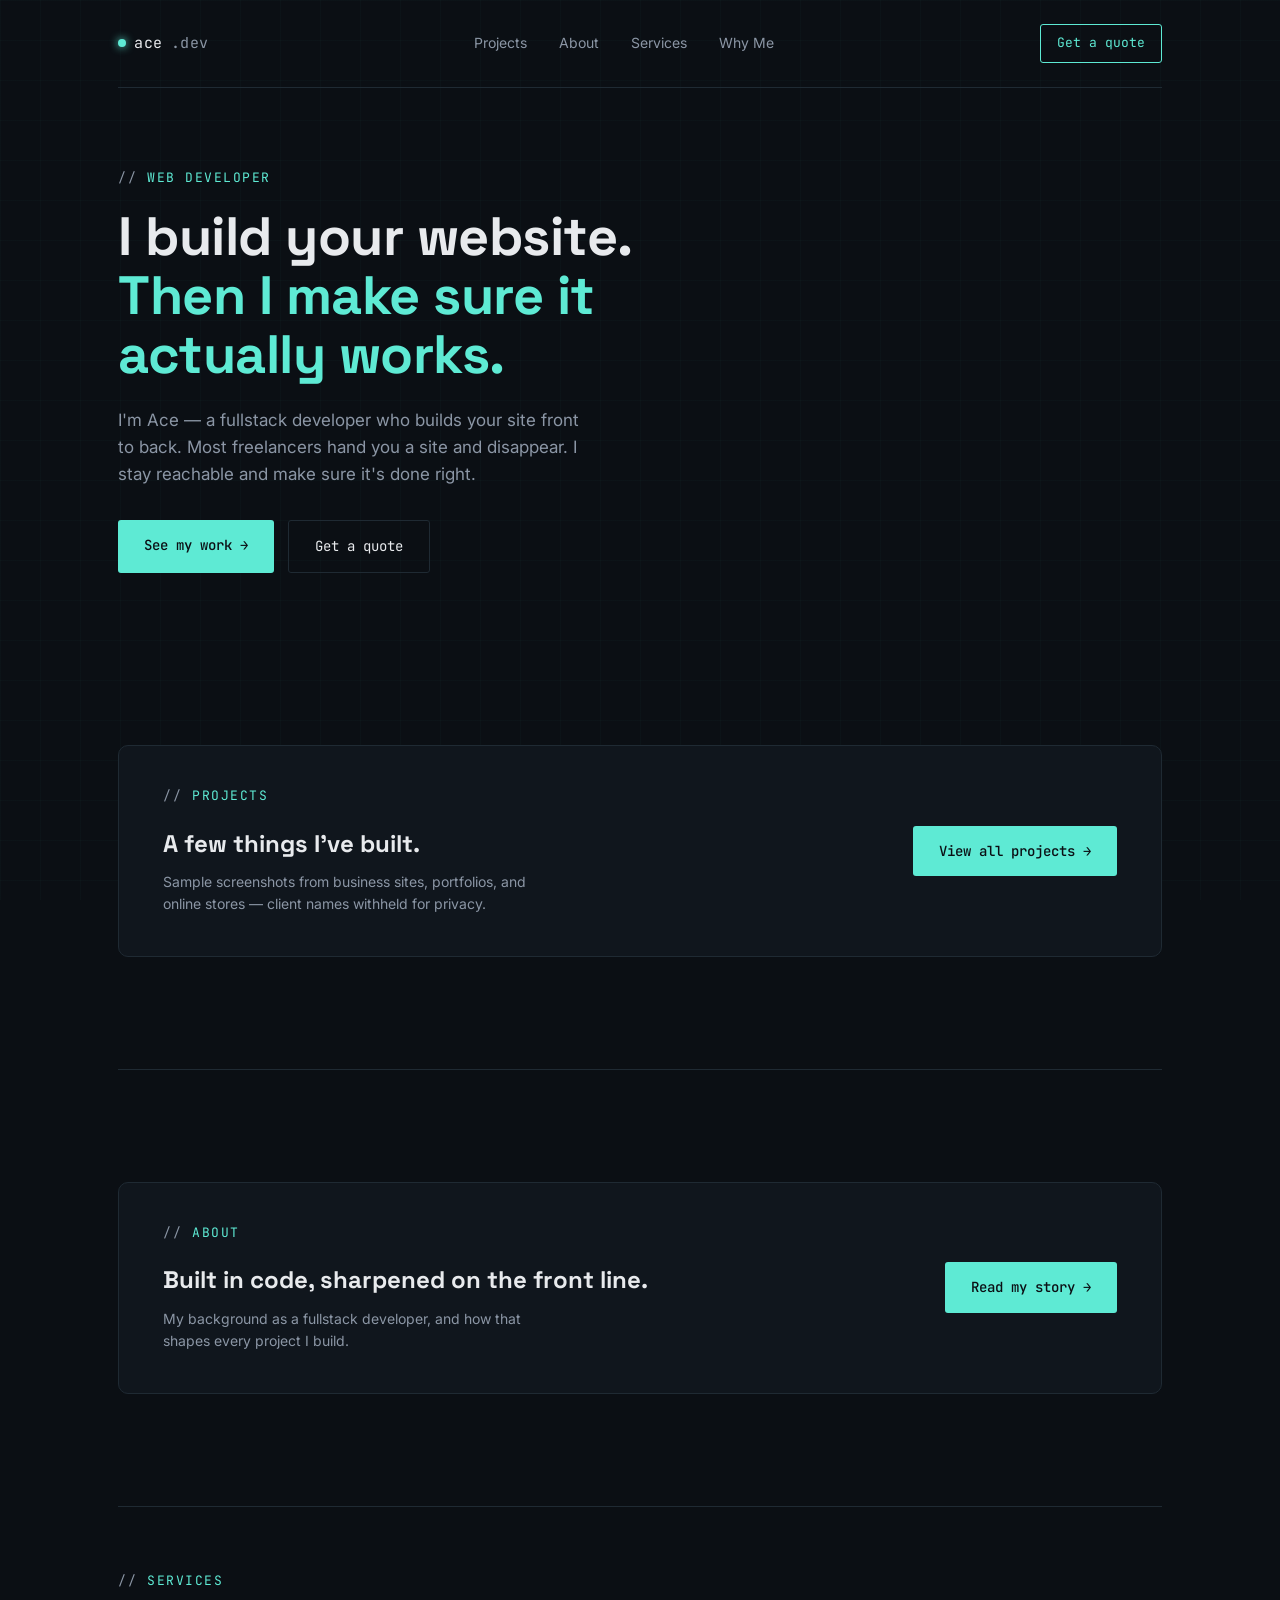
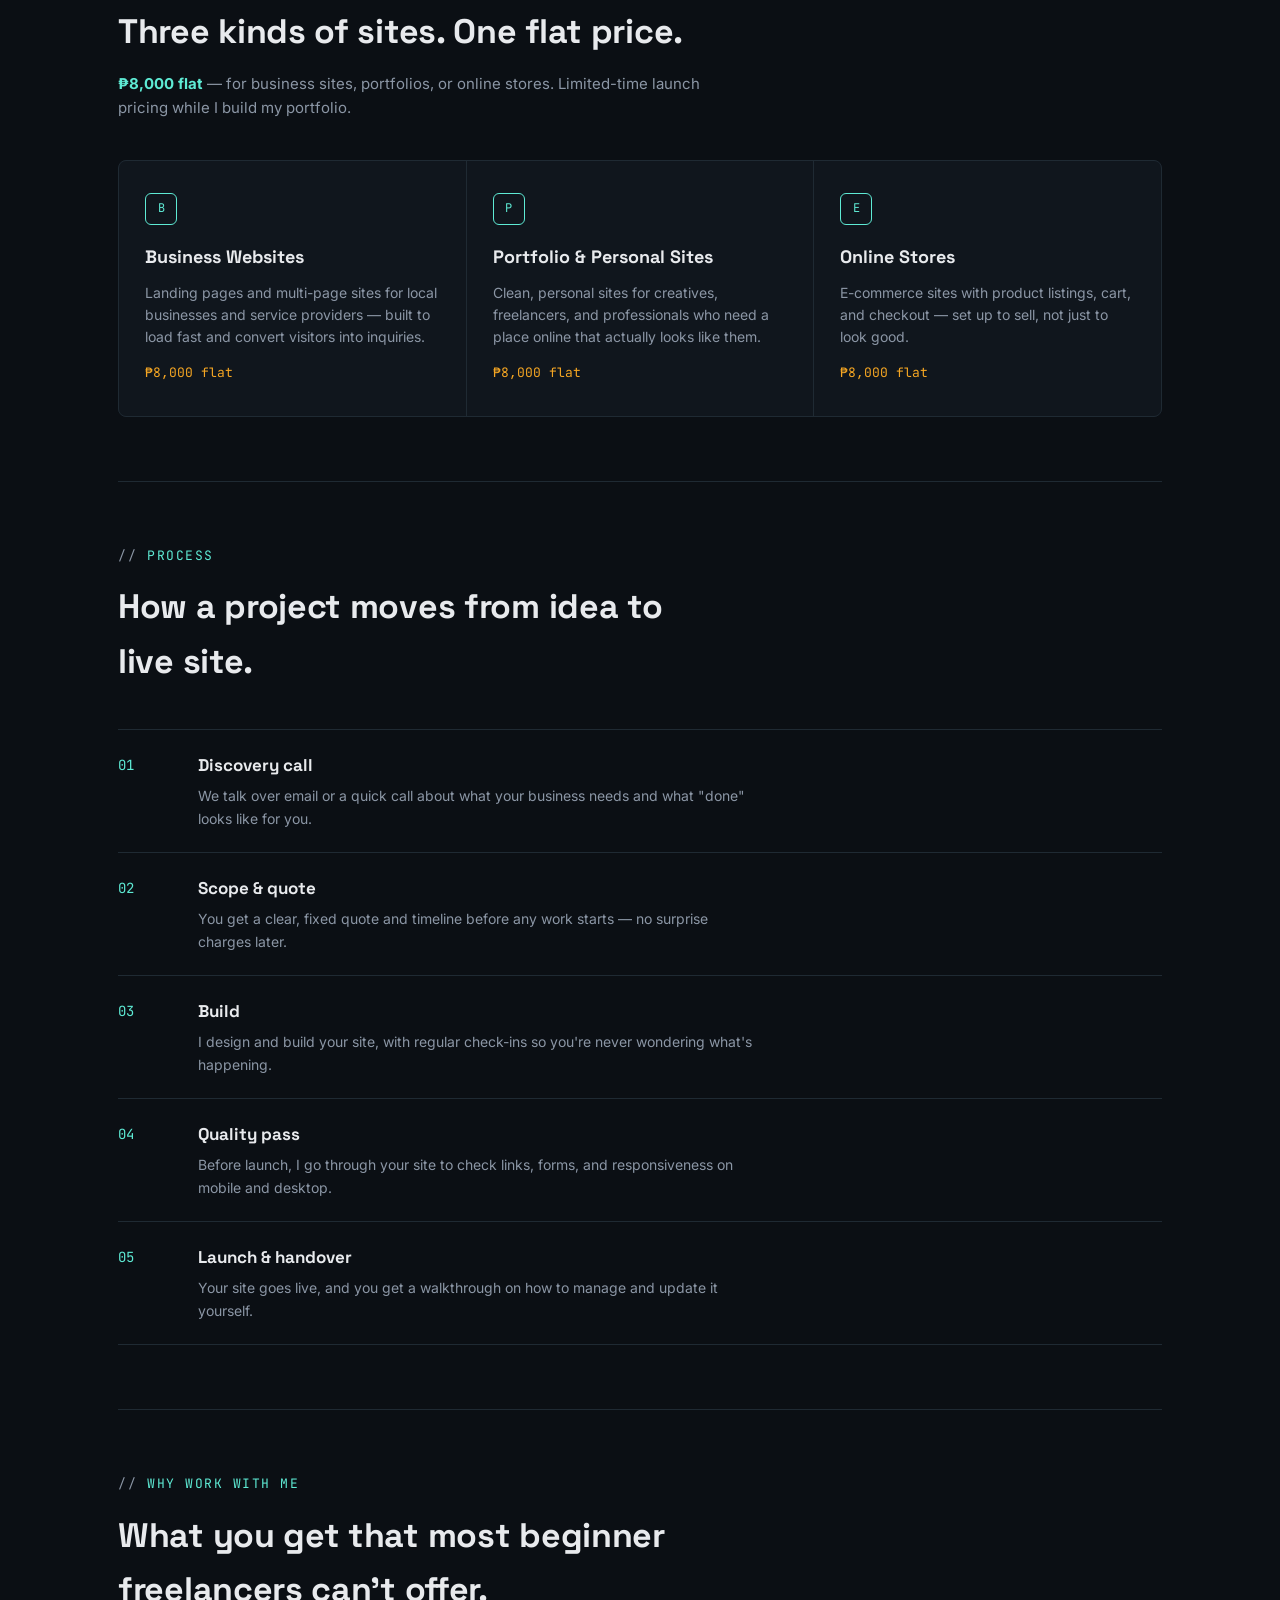
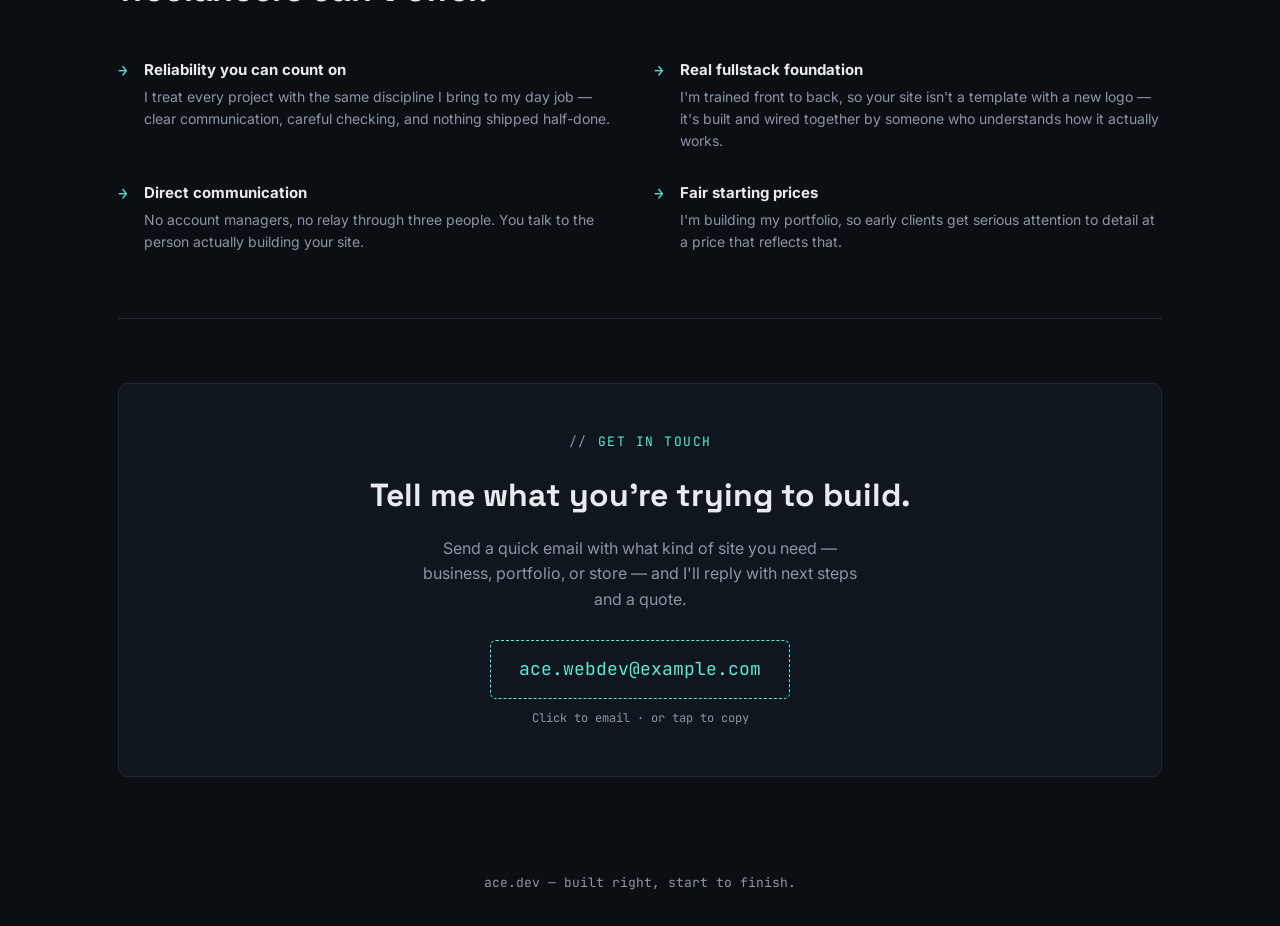
==== index.html @ bf5f16d7 "Add files via upload" ====
<!DOCTYPE html>
<html lang="en">
<head>
<meta charset="UTF-8">
<meta name="viewport" content="width=device-width, initial-scale=1.0">
<title>Ace — Websites built right</title>
<link rel="preconnect" href="https://fonts.googleapis.com">
<link href="https://fonts.googleapis.com/css2?family=Space+Grotesk:wght@400;500;700&family=JetBrains+Mono:wght@400;500&family=Inter:wght@400;500;600&display=swap" rel="stylesheet">
<link rel="stylesheet" href="style.css">
</head>
<body>

<div class="wrap">
  <nav>
    <div class="logo"><span class="dot"></span>ace<span style="color:var(--muted)">.dev</span></div>
    <div class="navlinks">
      <a href="projects.html">Projects</a>
      <a href="about.html">About</a>
      <a href="#services">Services</a>
      <a href="#why">Why Me</a>
    </div>
    <a href="#contact" class="nav-cta">Get a quote</a>
  </nav>

  <section class="hero" style="border-bottom:none;">
    <div class="hero-inner">
      <div class="eyebrow">Web Developer</div>
      <h1>I build your website. <span class="accent">Then I make sure it actually works.</span></h1>
      <p class="lead">I'm Ace — a fullstack developer who builds your site front to back. Most freelancers hand you a site and disappear. I stay reachable and make sure it's done right.</p>
      <div class="hero-ctas">
        <a href="projects.html" class="btn-primary">See my work →</a>
        <a href="#contact" class="btn-secondary">Get a quote</a>
      </div>
    </div>
  </section>
</div>

<div class="wrap">
  <section id="projects-teaser">
    <div class="teaser-panel">
      <div class="teaser-text">
        <div class="eyebrow">Projects</div>
        <h2>A few things I've built.</h2>
        <p>Sample screenshots from business sites, portfolios, and online stores — client names withheld for privacy.</p>
      </div>
      <a href="projects.html" class="btn-primary">View all projects →</a>
    </div>
  </section>
</div>

<div class="wrap">
  <section id="about">
    <div class="teaser-panel">
      <div class="teaser-text">
        <div class="eyebrow">About</div>
        <h2>Built in code, sharpened on the front line.</h2>
        <p>My background as a fullstack developer, and how that shapes every project I build.</p>
      </div>
      <a href="about.html" class="btn-primary">Read my story →</a>
    </div>
  </section>

  <section id="services">
    <div class="section-head">
      <div class="eyebrow">Services</div>
      <h2>Three kinds of sites. One flat price.</h2>
      <p><strong style="color:var(--teal);">₱8,000 flat</strong> — for business sites, portfolios, or online stores. Limited-time launch pricing while I build my portfolio.</p>
    </div>
    <div class="services-grid">
      <div class="service-card">
        <div class="icon">B</div>
        <h3>Business Websites</h3>
        <p>Landing pages and multi-page sites for local businesses and service providers — built to load fast and convert visitors into inquiries.</p>
        <div class="price">₱8,000 flat</div>
      </div>
      <div class="service-card">
        <div class="icon">P</div>
        <h3>Portfolio &amp; Personal Sites</h3>
        <p>Clean, personal sites for creatives, freelancers, and professionals who need a place online that actually looks like them.</p>
        <div class="price">₱8,000 flat</div>
      </div>
      <div class="service-card">
        <div class="icon">E</div>
        <h3>Online Stores</h3>
        <p>E-commerce sites with product listings, cart, and checkout — set up to sell, not just to look good.</p>
        <div class="price">₱8,000 flat</div>
      </div>
    </div>
  </section>

  <section id="process">
    <div class="section-head">
      <div class="eyebrow">Process</div>
      <h2>How a project moves from idea to live site.</h2>
    </div>
    <div class="process-list">
      <div class="process-item">
        <div class="pnum">01</div>
        <div><h4>Discovery call</h4><p>We talk over email or a quick call about what your business needs and what "done" looks like for you.</p></div>
      </div>
      <div class="process-item">
        <div class="pnum">02</div>
        <div><h4>Scope &amp; quote</h4><p>You get a clear, fixed quote and timeline before any work starts — no surprise charges later.</p></div>
      </div>
      <div class="process-item">
        <div class="pnum">03</div>
        <div><h4>Build</h4><p>I design and build your site, with regular check-ins so you're never wondering what's happening.</p></div>
      </div>
      <div class="process-item">
        <div class="pnum">04</div>
        <div><h4>Quality pass</h4><p>Before launch, I go through your site to check links, forms, and responsiveness on mobile and desktop.</p></div>
      </div>
      <div class="process-item">
        <div class="pnum">05</div>
        <div><h4>Launch &amp; handover</h4><p>Your site goes live, and you get a walkthrough on how to manage and update it yourself.</p></div>
      </div>
    </div>
  </section>

  <section id="why">
    <div class="section-head">
      <div class="eyebrow">Why work with me</div>
      <h2>What you get that most beginner freelancers can't offer.</h2>
    </div>
    <div class="why-grid">
      <div class="why-item">
        <div class="mark">→</div>
        <div><h4>Reliability you can count on</h4><p>I treat every project with the same discipline I bring to my day job — clear communication, careful checking, and nothing shipped half-done.</p></div>
      </div>
      <div class="why-item">
        <div class="mark">→</div>
        <div><h4>Real fullstack foundation</h4><p>I'm trained front to back, so your site isn't a template with a new logo — it's built and wired together by someone who understands how it actually works.</p></div>
      </div>
      <div class="why-item">
        <div class="mark">→</div>
        <div><h4>Direct communication</h4><p>No account managers, no relay through three people. You talk to the person actually building your site.</p></div>
      </div>
      <div class="why-item">
        <div class="mark">→</div>
        <div><h4>Fair starting prices</h4><p>I'm building my portfolio, so early clients get serious attention to detail at a price that reflects that.</p></div>
      </div>
    </div>
  </section>
</div>

<div class="wrap" style="border-bottom:none;">
  <section id="contact" style="border-bottom:none;">
    <div class="contact-panel">
      <div class="eyebrow" style="justify-content:center;">Get in touch</div>
      <h2>Tell me what you're trying to build.</h2>
      <p>Send a quick email with what kind of site you need — business, portfolio, or store — and I'll reply with next steps and a quote.</p>
      <a class="email-box" id="emailBox" href="mailto:ace.webdev@example.com">ace.webdev@example.com</a>
      <div class="copy-hint">Click to email · or tap to copy</div>
    </div>
  </section>
</div>

<footer>ace.dev — built right, start to finish.</footer>

<script>
  document.getElementById('emailBox').addEventListener('click', function(e){
    navigator.clipboard && navigator.clipboard.writeText('ace.webdev@example.com');
  });
</script>

</body>
</html>
---- style.css ----
:root{
    --bg: #0B0F14;
    --bg-panel: #10161D;
    --bg-panel-2: #141C24;
    --line: #1F2A33;
    --text: #E8EAED;
    --muted: #8B96A5;
    --teal: #5EEAD4;
    --amber: #F5A623;
    --danger: #FF6B6B;
    --font-display: 'Space Grotesk', sans-serif;
    --font-body: 'Inter', sans-serif;
    --font-mono: 'JetBrains Mono', monospace;
  }
  *{box-sizing:border-box; margin:0; padding:0;}
  html{scroll-behavior:smooth;}
  body{
    background:var(--bg);
    color:var(--text);
    font-family:var(--font-body);
    line-height:1.6;
    -webkit-font-smoothing:antialiased;
  }
  body::before{
    content:"";
    position:fixed; inset:0;
    background-image:
      linear-gradient(rgba(94,234,212,0.025) 1px, transparent 1px),
      linear-gradient(90deg, rgba(94,234,212,0.025) 1px, transparent 1px);
    background-size: 40px 40px;
    pointer-events:none;
    z-index:0;
  }
  a{color:inherit; text-decoration:none;}
  .wrap{max-width:1100px; margin:0 auto; padding:0 28px; position:relative; z-index:1;}

  /* NAV */
  nav{
    display:flex; align-items:center; justify-content:space-between;
    padding:24px 0; border-bottom:1px solid var(--line);
  }
  .logo{
    font-family:var(--font-mono); font-size:15px; letter-spacing:0.5px; color:var(--text);
    display:flex; align-items:center; gap:8px;
  }
  .logo .dot{width:8px; height:8px; border-radius:50%; background:var(--teal); box-shadow:0 0 8px var(--teal); display:inline-block;}
  .navlinks{display:flex; gap:32px; font-size:14px; color:var(--muted);}
  .navlinks a:hover{color:var(--teal);}
  .nav-cta{
    font-family:var(--font-mono); font-size:13px; padding:8px 16px;
    border:1px solid var(--teal); border-radius:3px; color:var(--teal);
    transition:all .2s;
  }
  .nav-cta:hover{background:var(--teal); color:#0B0F14;}

  @media(max-width:680px){ .navlinks{display:none;} }

  /* HERO */
  .hero{padding:80px 0 60px;}
  @media(max-width:880px){ .hero{padding:48px 0 40px;} }
  .hero-inner{max-width:640px;}

  .eyebrow{
    font-family:var(--font-mono); font-size:13px; color:var(--teal);
    text-transform:uppercase; letter-spacing:1.5px; margin-bottom:18px;
    display:flex; align-items:center; gap:10px;
  }
  .eyebrow::before{content:"//"; color:var(--muted);}

  h1{
    font-family:var(--font-display); font-weight:700;
    font-size:clamp(34px, 5vw, 54px); line-height:1.1; letter-spacing:-0.5px;
    margin-bottom:22px;
  }
  h1 .accent{color:var(--teal);}

  .hero p.lead{font-size:17px; color:var(--muted); max-width:480px; margin-bottom:32px;}

  .hero-ctas{display:flex; gap:14px; flex-wrap:wrap;}
  .btn-primary{
    font-family:var(--font-mono); font-size:14px; font-weight:500;
    background:var(--teal); color:#0B0F14; padding:14px 26px; border-radius:3px;
    transition:transform .15s, box-shadow .15s; display:inline-block;
  }
  .btn-primary:hover{transform:translateY(-2px); box-shadow:0 6px 24px rgba(94,234,212,0.25);}
  .btn-secondary{
    font-family:var(--font-mono); font-size:14px;
    border:1px solid var(--line); color:var(--text); padding:14px 26px; border-radius:3px;
    transition:border-color .15s;
  }
  .btn-secondary:hover{border-color:var(--muted);}

  /* PROJECT CARDS - signature element: browser-frame mockups */
  .projects-grid{display:grid; grid-template-columns:repeat(2,1fr); gap:24px;}
  @media(max-width:780px){.projects-grid{grid-template-columns:1fr;}}

  .project-card{
    background:var(--bg-panel); border:1px solid var(--line); border-radius:8px;
    overflow:hidden; transition:transform .2s, border-color .2s;
  }
  .project-card:hover{transform:translateY(-4px); border-color:rgba(94,234,212,0.4);}

  .browser-frame{
    background:var(--bg-panel-2); border-bottom:1px solid var(--line);
  }
  .browser-bar{
    display:flex; align-items:center; gap:8px; padding:10px 14px;
  }
  .browser-bar .tdot{width:9px; height:9px; border-radius:50%;}
  .browser-bar .tdot:nth-child(1){background:#FF6B6B;}
  .browser-bar .tdot:nth-child(2){background:#F5A623;}
  .browser-bar .tdot:nth-child(3){background:#5EEAD4;}
  .browser-url{
    flex:1; margin-left:6px; background:var(--bg); border:1px solid var(--line); border-radius:4px;
    padding:4px 10px; font-family:var(--font-mono); font-size:11px; color:var(--muted);
    overflow:hidden; white-space:nowrap; text-overflow:ellipsis;
  }
  .project-thumb{
    height:180px; display:flex; align-items:center; justify-content:center;
    background:
      repeating-linear-gradient(135deg, rgba(94,234,212,0.04) 0px, rgba(94,234,212,0.04) 2px, transparent 2px, transparent 14px);
    position:relative;
  }
  .project-thumb .placeholder-label{
    font-family:var(--font-mono); font-size:12px; color:var(--muted);
    border:1px dashed var(--line); padding:8px 16px; border-radius:4px;
  }
  .project-body{padding:20px 22px;}
  .project-body .ptag{
    font-family:var(--font-mono); font-size:11px; color:var(--teal);
    text-transform:uppercase; letter-spacing:0.5px; margin-bottom:8px; display:block;
  }
  .project-body h3{font-family:var(--font-display); font-size:18px; margin-bottom:8px;}
  .project-body p{color:var(--muted); font-size:14px; margin-bottom:14px;}
  .project-links{display:flex; gap:14px; font-family:var(--font-mono); font-size:12px;}
  .project-links a{color:var(--teal); border-bottom:1px solid transparent;}
  .project-links a:hover{border-bottom-color:var(--teal);}

  .add-project-note{
    margin-top:24px; text-align:center; font-family:var(--font-mono); font-size:13px;
    color:var(--muted); border:1px dashed var(--line); border-radius:8px; padding:18px;
  }

  /* PROJECT MOCKUP THUMBNAILS (sample screenshots) */
  .project-thumb{
    height:180px; padding:0; cursor:pointer; overflow:hidden;
    background:linear-gradient(180deg, var(--bg-panel-2), var(--bg-panel));
  }
  .project-thumb svg{width:100%; height:100%; display:block;}
  .confidential-badge{
    display:inline-flex; align-items:center; gap:5px;
    font-family:var(--font-mono); font-size:10.5px; color:var(--muted);
    border:1px solid var(--line); border-radius:20px; padding:3px 10px 3px 8px;
    margin-bottom:10px;
  }
  .confidential-badge .lock{color:var(--amber);}

  /* LIGHTBOX MODAL */
  .lightbox-overlay{
    position:fixed; inset:0; background:rgba(6,8,11,0.86);
    display:none; align-items:center; justify-content:center; z-index:100;
    padding:32px; backdrop-filter:blur(2px);
  }
  .lightbox-overlay.open{display:flex;}
  .lightbox-box{
    background:var(--bg-panel); border:1px solid var(--line); border-radius:10px;
    max-width:680px; width:100%; overflow:hidden; box-shadow:0 30px 80px rgba(0,0,0,0.5);
  }
  .lightbox-frame{background:var(--bg-panel-2); border-bottom:1px solid var(--line);}
  .lightbox-img{
    background:linear-gradient(180deg, var(--bg-panel-2), var(--bg-panel));
    aspect-ratio:4/2.4;
  }
  .lightbox-img svg{width:100%; height:100%; display:block;}
  .lightbox-info{padding:22px 26px;}
  .lightbox-info h3{font-family:var(--font-display); font-size:19px; margin-bottom:8px;}
  .lightbox-info p{color:var(--muted); font-size:14px; margin-bottom:12px;}
  .lightbox-close{
    position:absolute; top:18px; right:18px; font-family:var(--font-mono); font-size:13px;
    color:var(--muted); border:1px solid var(--line); border-radius:50%;
    width:32px; height:32px; display:flex; align-items:center; justify-content:center;
    cursor:pointer; background:var(--bg-panel);
  }
  .lightbox-close:hover{color:var(--teal); border-color:var(--teal);}
  .lightbox-wrap{position:relative;}

  /* PROJECTS TEASER (homepage) */
  .teaser-panel{
    background:var(--bg-panel); border:1px solid var(--line); border-radius:10px;
    padding:40px 44px; display:flex; align-items:center; justify-content:space-between; gap:32px;
    margin:48px 0;
  }
  @media(max-width:680px){.teaser-panel{flex-direction:column; align-items:flex-start; text-align:left;}}
  .teaser-text h2{font-family:var(--font-display); font-size:24px; margin-bottom:8px;}
  .teaser-text p{color:var(--muted); font-size:14px; max-width:380px;}

  /* PROJECTS PAGE */
  .page-header{padding:56px 0 8px;}
  .page-header .eyebrow{margin-bottom:14px;}
  .page-header h1{font-family:var(--font-display); font-size:clamp(30px,4.5vw,44px); font-weight:700; letter-spacing:-0.5px; margin-bottom:14px;}
  .page-header p{color:var(--muted); font-size:16px; max-width:520px;}
  .back-link{
    display:inline-flex; align-items:center; gap:6px; font-family:var(--font-mono);
    font-size:13px; color:var(--muted); margin-bottom:24px;
  }
  .back-link:hover{color:var(--teal);}
  .filter-row{display:flex; gap:10px; margin:32px 0; flex-wrap:wrap;}
  .filter-chip{
    font-family:var(--font-mono); font-size:12px; color:var(--muted);
    border:1px solid var(--line); border-radius:20px; padding:7px 16px; cursor:pointer;
    transition:all .15s; background:none;
  }
  .filter-chip:hover{border-color:var(--teal); color:var(--teal);}
  .filter-chip.active{background:var(--teal); color:#0B0F14; border-color:var(--teal);}

  /* SECTIONS */
  section{padding:64px 0; border-bottom:1px solid var(--line);}
  .section-head{margin-bottom:40px; max-width:600px;}
  .section-head .eyebrow{margin-bottom:14px;}
  .section-head h2{font-family:var(--font-display); font-size:clamp(26px,3.4vw,34px); font-weight:700; letter-spacing:-0.3px; margin-bottom:12px;}
  .section-head p{color:var(--muted); font-size:15px;}

  /* ABOUT */
  .about-grid{display:grid; grid-template-columns:1fr 1fr; gap:48px; align-items:start;}
  @media(max-width:780px){.about-grid{grid-template-columns:1fr;}}
  .about-text p{color:var(--muted); margin-bottom:16px; font-size:15px;}
  .about-text strong{color:var(--text);}
  .stat-grid{display:grid; grid-template-columns:1fr 1fr; gap:1px; background:var(--line); border:1px solid var(--line); border-radius:6px; overflow:hidden;}
  .stat-card{background:var(--bg-panel); padding:24px 20px;}
  .stat-card .num{font-family:var(--font-mono); font-size:28px; color:var(--teal); font-weight:500;}
  .stat-card .cap{font-size:13px; color:var(--muted); margin-top:6px;}

  /* SERVICES */
  .services-grid{display:grid; grid-template-columns:repeat(3,1fr); gap:1px; background:var(--line); border:1px solid var(--line); border-radius:8px; overflow:hidden;}
  @media(max-width:780px){.services-grid{grid-template-columns:1fr;}}
  .service-card{background:var(--bg-panel); padding:32px 26px; transition:background .2s;}
  .service-card:hover{background:var(--bg-panel-2);}
  .service-card .icon{
    font-family:var(--font-mono); font-size:12px; color:var(--teal);
    border:1px solid var(--teal); width:32px; height:32px; border-radius:6px;
    display:flex; align-items:center; justify-content:center; margin-bottom:18px;
  }
  .service-card h3{font-family:var(--font-display); font-size:18px; margin-bottom:10px;}
  .service-card p{color:var(--muted); font-size:14px; margin-bottom:14px;}
  .service-card .price{font-family:var(--font-mono); font-size:13px; color:var(--amber);}

  /* PROCESS */
  .process-list{display:flex; flex-direction:column;}
  .process-item{
    display:grid; grid-template-columns:60px 1fr; gap:20px;
    padding:22px 0; border-top:1px solid var(--line);
  }
  .process-item:last-child{border-bottom:1px solid var(--line);}
  .process-item .pnum{font-family:var(--font-mono); color:var(--teal); font-size:14px; padding-top:2px;}
  .process-item h4{font-family:var(--font-display); font-size:17px; margin-bottom:6px;}
  .process-item p{color:var(--muted); font-size:14px; max-width:560px;}

  /* WHY */
  .why-grid{display:grid; grid-template-columns:repeat(2,1fr); gap:28px;}
  @media(max-width:780px){.why-grid{grid-template-columns:1fr;}}
  .why-item{display:flex; gap:16px;}
  .why-item .mark{font-family:var(--font-mono); color:var(--teal); flex-shrink:0;}
  .why-item h4{font-size:15px; margin-bottom:4px;}
  .why-item p{color:var(--muted); font-size:14px;}

  /* CONTACT */
  .contact-panel{
    background:var(--bg-panel); border:1px solid var(--line); border-radius:10px;
    padding:48px; text-align:center;
  }
  .contact-panel h2{font-family:var(--font-display); font-size:clamp(24px,3.5vw,32px); margin-bottom:14px;}
  .contact-panel p{color:var(--muted); margin-bottom:28px; max-width:440px; margin-left:auto; margin-right:auto;}
  .email-box{
    font-family:var(--font-mono); font-size:18px; color:var(--teal);
    border:1px dashed var(--teal); display:inline-block; padding:14px 28px;
    border-radius:6px; margin-bottom:10px; transition:background .2s;
  }
  .email-box:hover{background:rgba(94,234,212,0.06);}
  .copy-hint{font-size:12px; color:var(--muted); font-family:var(--font-mono);}

  footer{padding:32px 0; text-align:center; color:var(--muted); font-size:13px; font-family:var(--font-mono);}
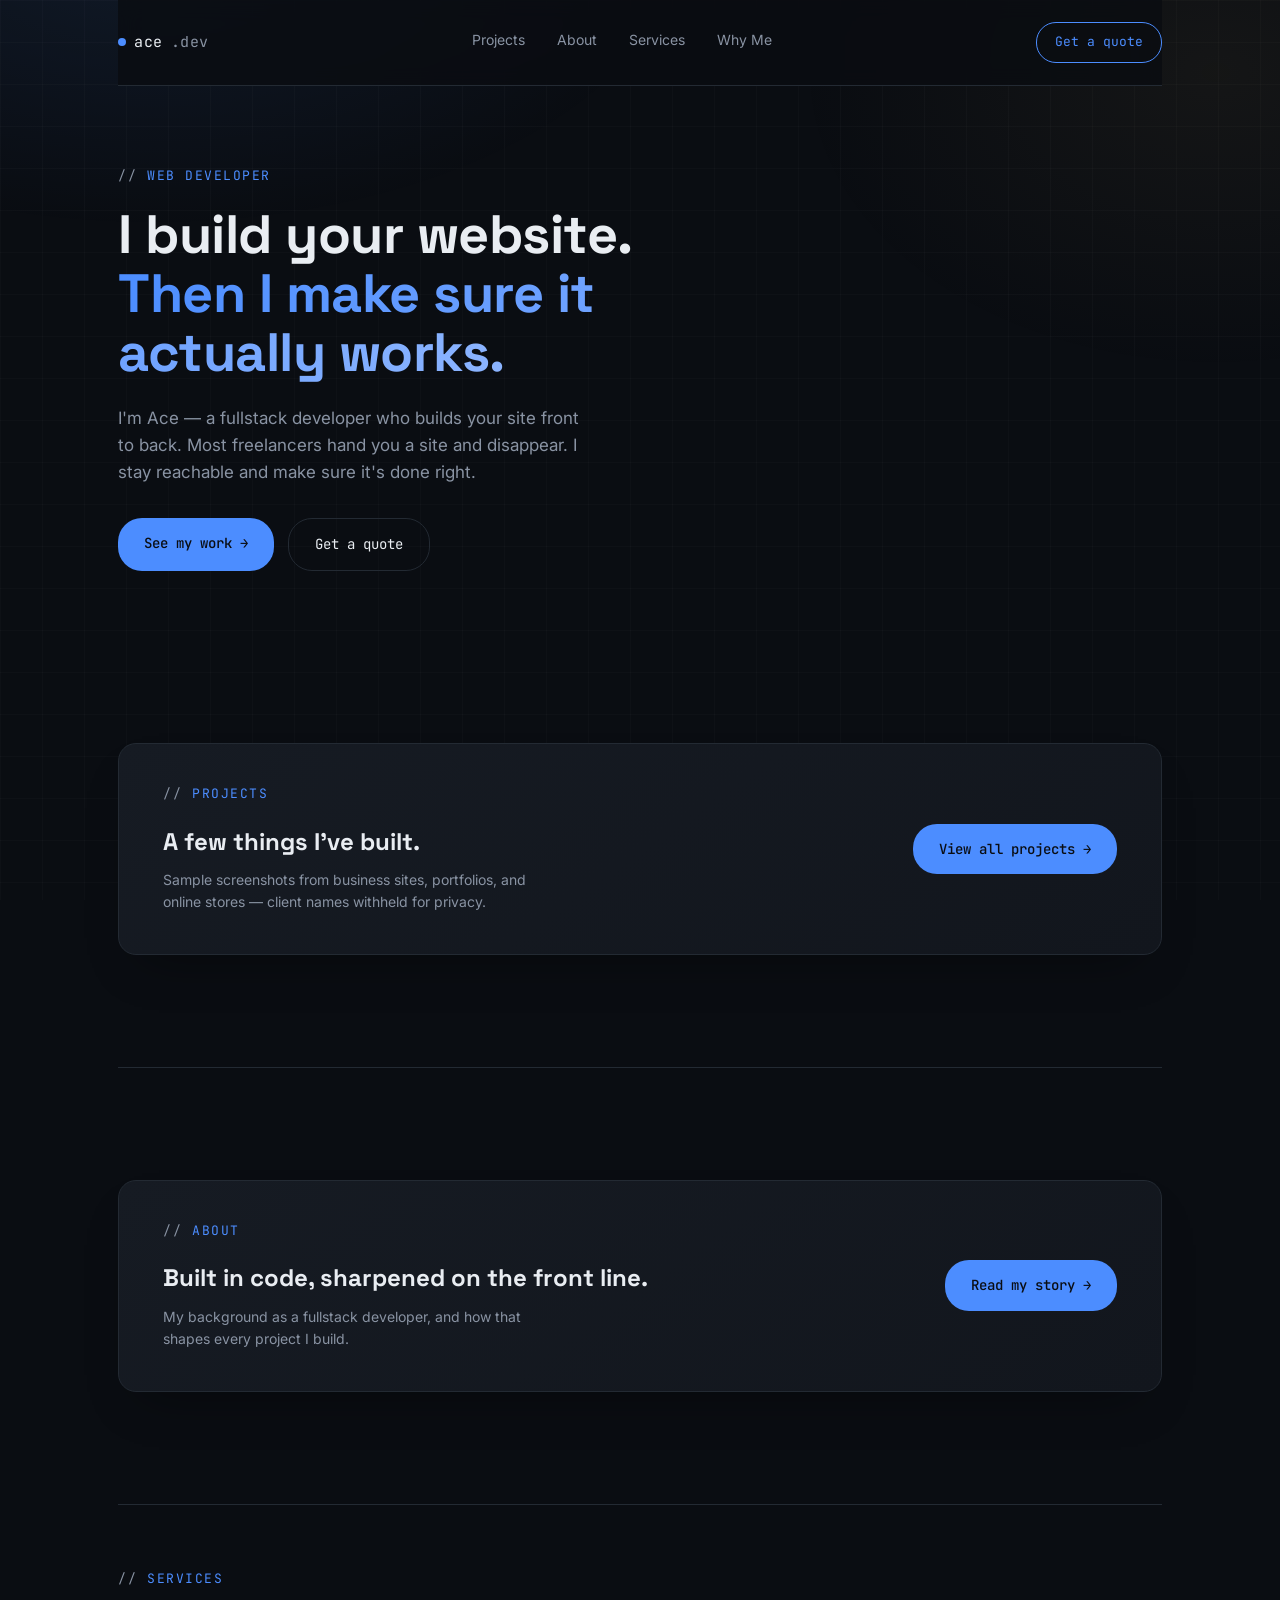
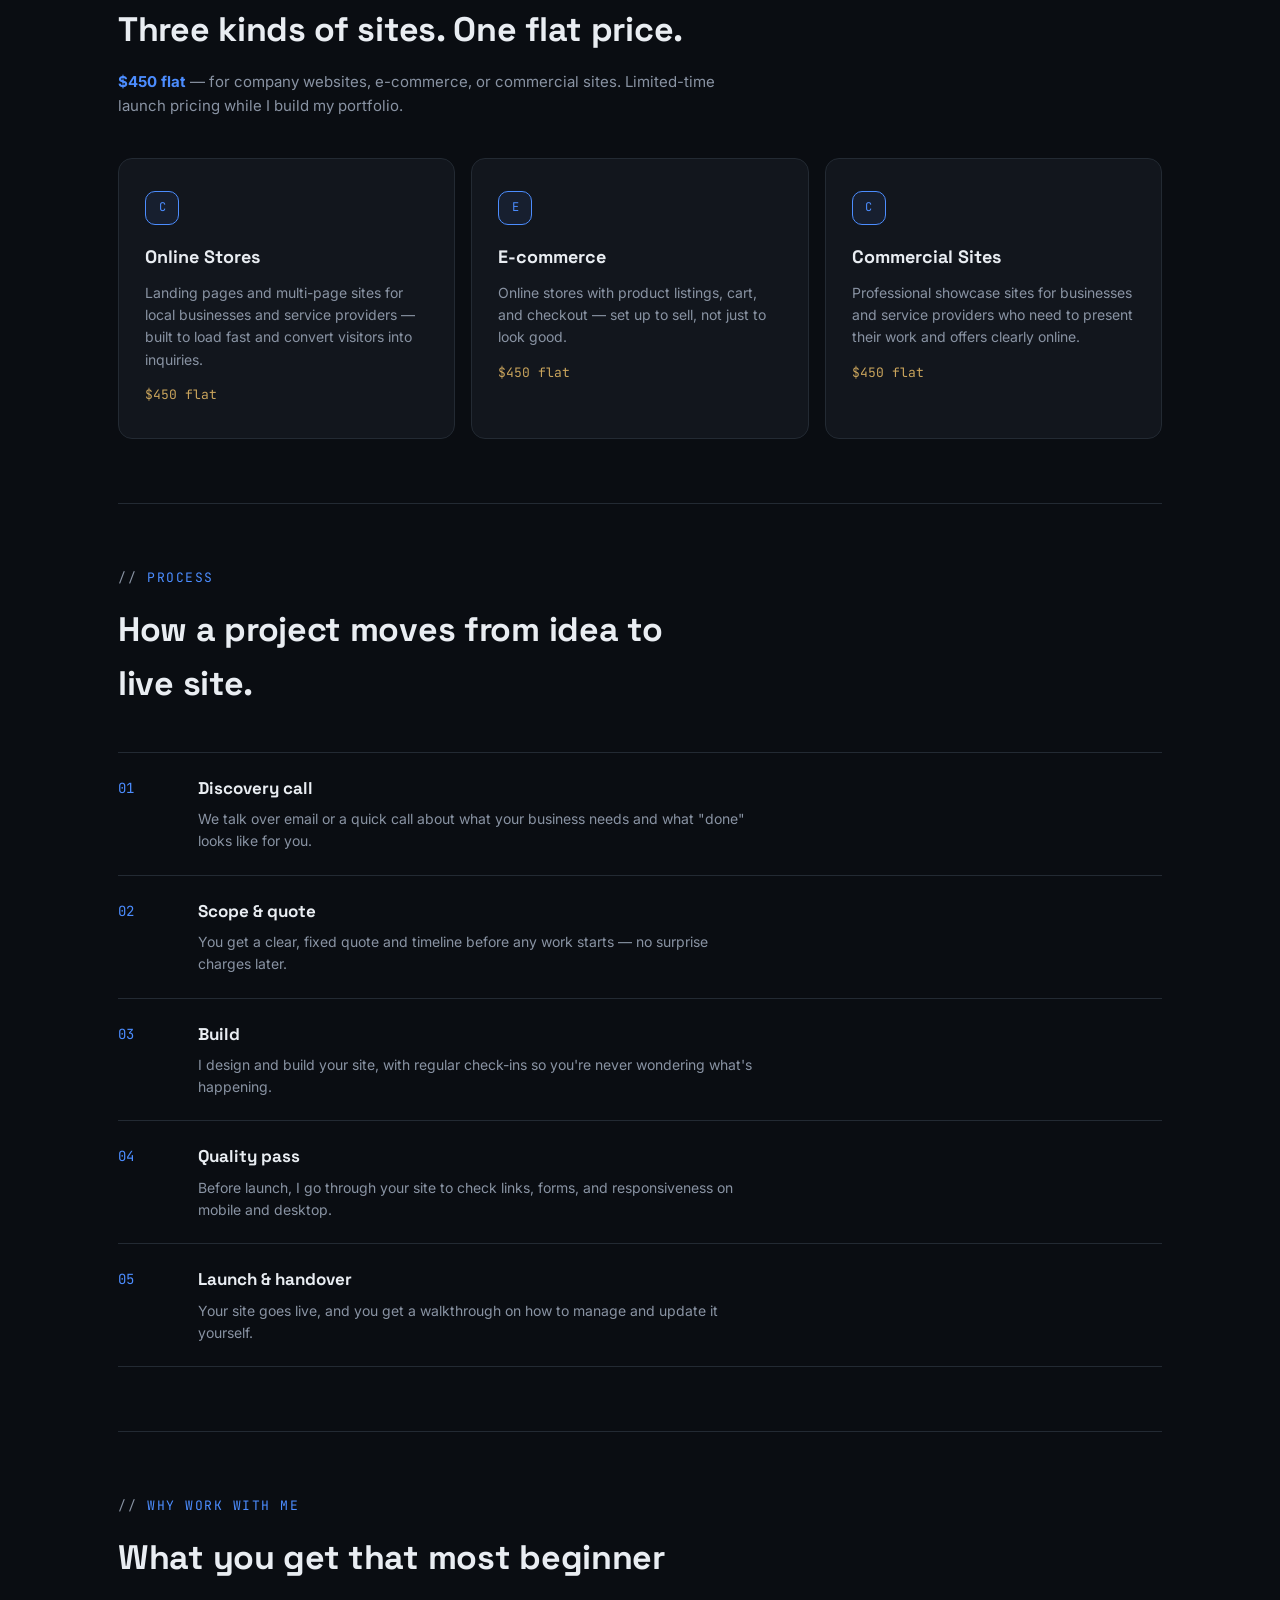
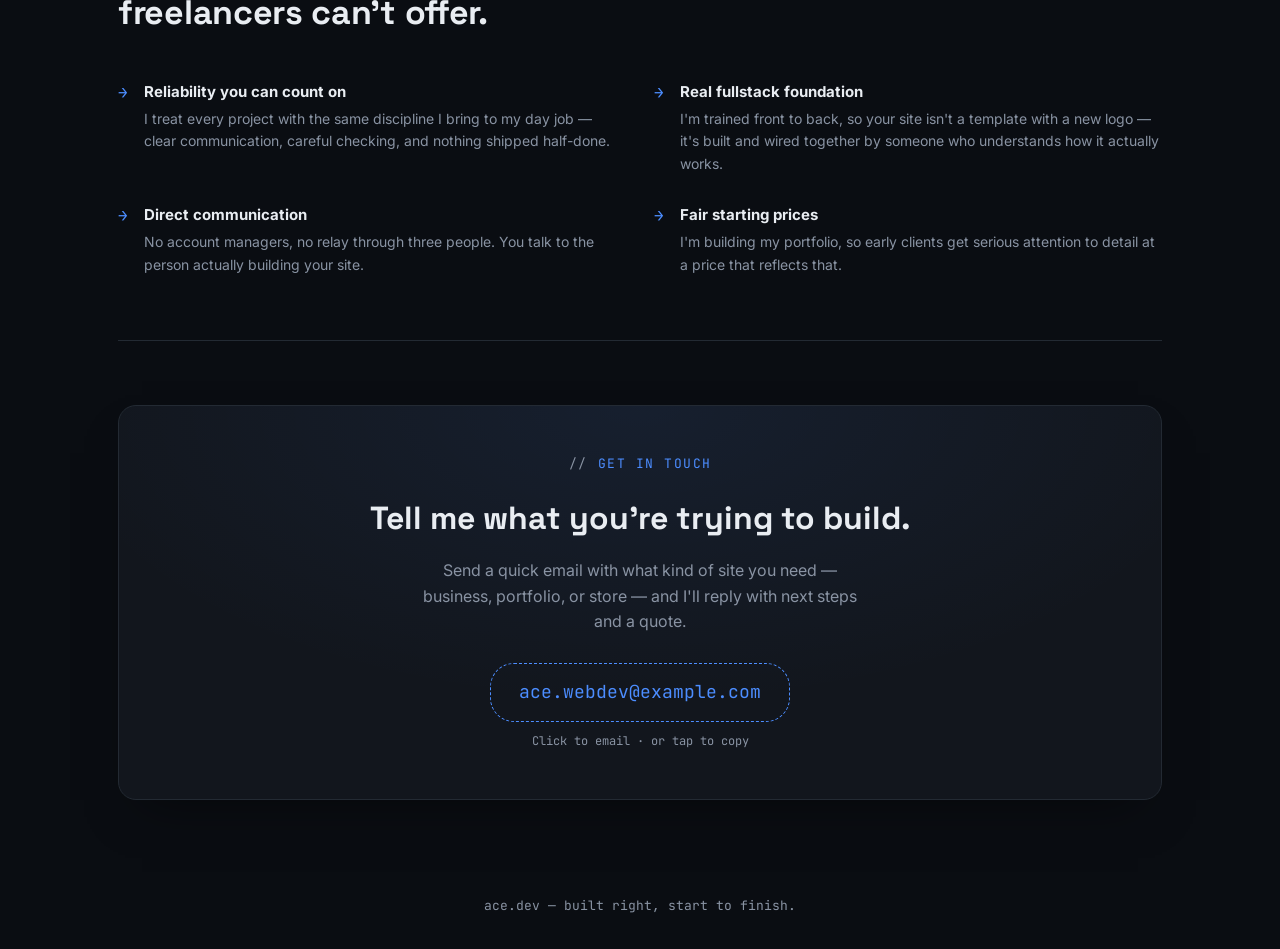
==== commit d3e4d875: "Add files via upload" ====
--- a/index.html
+++ b/index.html
@@ -37,7 +37,7 @@
 
 <div class="wrap">
   <section id="projects-teaser">
-    <div class="teaser-panel">
+    <div class="teaser-panel reveal">
       <div class="teaser-text">
         <div class="eyebrow">Projects</div>
         <h2>A few things I've built.</h2>
@@ -50,7 +50,7 @@
 
 <div class="wrap">
   <section id="about">
-    <div class="teaser-panel">
+    <div class="teaser-panel reveal">
       <div class="teaser-text">
         <div class="eyebrow">About</div>
         <h2>Built in code, sharpened on the front line.</h2>
@@ -61,39 +61,39 @@
   </section>
 
   <section id="services">
-    <div class="section-head">
+    <div class="section-head reveal">
       <div class="eyebrow">Services</div>
       <h2>Three kinds of sites. One flat price.</h2>
-      <p><strong style="color:var(--teal);">₱8,000 flat</strong> — for business sites, portfolios, or online stores. Limited-time launch pricing while I build my portfolio.</p>
+      <p><strong style="color:var(--teal);">$450 flat</strong> — for company websites, e-commerce, or commercial sites. Limited-time launch pricing while I build my portfolio.</p>
     </div>
-    <div class="services-grid">
+    <div class="services-grid reveal-stagger">
       <div class="service-card">
-        <div class="icon">B</div>
-        <h3>Business Websites</h3>
+        <div class="icon">C</div>
+        <h3>Online Stores</h3>
         <p>Landing pages and multi-page sites for local businesses and service providers — built to load fast and convert visitors into inquiries.</p>
-        <div class="price">₱8,000 flat</div>
-      </div>
-      <div class="service-card">
-        <div class="icon">P</div>
-        <h3>Portfolio &amp; Personal Sites</h3>
-        <p>Clean, personal sites for creatives, freelancers, and professionals who need a place online that actually looks like them.</p>
-        <div class="price">₱8,000 flat</div>
+        <div class="price">$450 flat</div>
       </div>
       <div class="service-card">
         <div class="icon">E</div>
-        <h3>Online Stores</h3>
-        <p>E-commerce sites with product listings, cart, and checkout — set up to sell, not just to look good.</p>
-        <div class="price">₱8,000 flat</div>
+        <h3>E-commerce</h3>
+        <p>Online stores with product listings, cart, and checkout — set up to sell, not just to look good.</p>
+        <div class="price">$450 flat</div>
+      </div>
+      <div class="service-card">
+        <div class="icon">C</div>
+        <h3>Commercial Sites</h3>
+        <p>Professional showcase sites for businesses and service providers who need to present their work and offers clearly online.</p>
+        <div class="price">$450 flat</div>
       </div>
     </div>
   </section>
 
   <section id="process">
-    <div class="section-head">
+    <div class="section-head reveal">
       <div class="eyebrow">Process</div>
       <h2>How a project moves from idea to live site.</h2>
     </div>
-    <div class="process-list">
+    <div class="process-list reveal-stagger">
       <div class="process-item">
         <div class="pnum">01</div>
         <div><h4>Discovery call</h4><p>We talk over email or a quick call about what your business needs and what "done" looks like for you.</p></div>
@@ -118,11 +118,11 @@
   </section>
 
   <section id="why">
-    <div class="section-head">
+    <div class="section-head reveal">
       <div class="eyebrow">Why work with me</div>
       <h2>What you get that most beginner freelancers can't offer.</h2>
     </div>
-    <div class="why-grid">
+    <div class="why-grid reveal-stagger">
       <div class="why-item">
         <div class="mark">→</div>
         <div><h4>Reliability you can count on</h4><p>I treat every project with the same discipline I bring to my day job — clear communication, careful checking, and nothing shipped half-done.</p></div>
@@ -145,7 +145,7 @@
 
 <div class="wrap" style="border-bottom:none;">
   <section id="contact" style="border-bottom:none;">
-    <div class="contact-panel">
+    <div class="contact-panel reveal">
       <div class="eyebrow" style="justify-content:center;">Get in touch</div>
       <h2>Tell me what you're trying to build.</h2>
       <p>Send a quick email with what kind of site you need — business, portfolio, or store — and I'll reply with next steps and a quote.</p>
@@ -161,6 +161,17 @@
   document.getElementById('emailBox').addEventListener('click', function(e){
     navigator.clipboard && navigator.clipboard.writeText('ace.webdev@example.com');
   });
+
+  const revealEls = document.querySelectorAll('.reveal, .reveal-stagger');
+  const revealObserver = new IntersectionObserver((entries) => {
+    entries.forEach(entry => {
+      if(entry.isIntersecting){
+        entry.target.classList.add('is-visible');
+        revealObserver.unobserve(entry.target);
+      }
+    });
+  }, { threshold: 0.15, rootMargin: '0px 0px -40px 0px' });
+  revealEls.forEach(el => revealObserver.observe(el));
 </script>
 
 </body>
--- a/style.css
+++ b/style.css
@@ -1,13 +1,13 @@
 :root{
-    --bg: #0B0F14;
-    --bg-panel: #10161D;
-    --bg-panel-2: #141C24;
-    --line: #1F2A33;
-    --text: #E8EAED;
-    --muted: #8B96A5;
-    --teal: #5EEAD4;
-    --amber: #F5A623;
-    --danger: #FF6B6B;
+    --bg: #0A0D12;
+    --bg-panel: #12161D;
+    --bg-panel-2: #161B23;
+    --line: #232A33;
+    --text: #E9EDF2;
+    --muted: #8993A3;
+    --teal: #4C8DFF;
+    --amber: #C9A45C;
+    --danger: #E5685F;
     --font-display: 'Space Grotesk', sans-serif;
     --font-body: 'Inter', sans-serif;
     --font-mono: 'JetBrains Mono', monospace;
@@ -20,38 +20,75 @@
     font-family:var(--font-body);
     line-height:1.6;
     -webkit-font-smoothing:antialiased;
+    overflow-x:hidden;
   }
   body::before{
     content:"";
     position:fixed; inset:0;
-    background-image:
-      linear-gradient(rgba(94,234,212,0.025) 1px, transparent 1px),
-      linear-gradient(90deg, rgba(94,234,212,0.025) 1px, transparent 1px);
-    background-size: 40px 40px;
+    background:
+      radial-gradient(900px 500px at 12% -8%, rgba(76,141,255,0.10), transparent 60%),
+      radial-gradient(700px 500px at 95% 8%, rgba(201,164,92,0.06), transparent 60%),
+      linear-gradient(rgba(255,255,255,0.018) 1px, transparent 1px),
+      linear-gradient(90deg, rgba(255,255,255,0.018) 1px, transparent 1px);
+    background-size: auto, auto, 42px 42px, 42px 42px;
     pointer-events:none;
     z-index:0;
   }
   a{color:inherit; text-decoration:none;}
   .wrap{max-width:1100px; margin:0 auto; padding:0 28px; position:relative; z-index:1;}
+
+  /* SCROLL REVEAL */
+  .reveal{
+    opacity:0; transform:translateY(18px);
+    transition:opacity .6s cubic-bezier(.21,.6,.27,1), transform .6s cubic-bezier(.21,.6,.27,1);
+  }
+  .reveal.is-visible{opacity:1; transform:translateY(0);}
+  .reveal-stagger > *{
+    opacity:0; transform:translateY(16px);
+    transition:opacity .55s cubic-bezier(.21,.6,.27,1), transform .55s cubic-bezier(.21,.6,.27,1);
+  }
+  .reveal-stagger.is-visible > *{opacity:1; transform:translateY(0);}
+  .reveal-stagger.is-visible > *:nth-child(1){transition-delay:.03s;}
+  .reveal-stagger.is-visible > *:nth-child(2){transition-delay:.09s;}
+  .reveal-stagger.is-visible > *:nth-child(3){transition-delay:.15s;}
+  .reveal-stagger.is-visible > *:nth-child(4){transition-delay:.21s;}
+  .reveal-stagger.is-visible > *:nth-child(5){transition-delay:.27s;}
 
   /* NAV */
   nav{
     display:flex; align-items:center; justify-content:space-between;
-    padding:24px 0; border-bottom:1px solid var(--line);
+    padding:22px 0; border-bottom:1px solid var(--line);
+    position:sticky; top:0; background:rgba(10,13,18,0.82); backdrop-filter:blur(10px);
+    z-index:50;
   }
   .logo{
     font-family:var(--font-mono); font-size:15px; letter-spacing:0.5px; color:var(--text);
     display:flex; align-items:center; gap:8px;
   }
-  .logo .dot{width:8px; height:8px; border-radius:50%; background:var(--teal); box-shadow:0 0 8px var(--teal); display:inline-block;}
+  .logo .dot{
+    width:8px; height:8px; border-radius:50%; background:var(--teal);
+    box-shadow:0 0 0 0 rgba(76,141,255,0.5); display:inline-block;
+    animation:pulseDot 2.4s ease-out infinite;
+  }
+  @keyframes pulseDot{
+    0%{box-shadow:0 0 0 0 rgba(76,141,255,0.45);}
+    70%{box-shadow:0 0 0 7px rgba(76,141,255,0);}
+    100%{box-shadow:0 0 0 0 rgba(76,141,255,0);}
+  }
   .navlinks{display:flex; gap:32px; font-size:14px; color:var(--muted);}
-  .navlinks a:hover{color:var(--teal);}
+  .navlinks a{position:relative; padding-bottom:4px; transition:color .2s;}
+  .navlinks a::after{
+    content:""; position:absolute; left:0; bottom:0; width:0; height:1.5px;
+    background:var(--teal); transition:width .25s ease;
+  }
+  .navlinks a:hover{color:var(--text);}
+  .navlinks a:hover::after{width:100%;}
   .nav-cta{
-    font-family:var(--font-mono); font-size:13px; padding:8px 16px;
-    border:1px solid var(--teal); border-radius:3px; color:var(--teal);
-    transition:all .2s;
-  }
-  .nav-cta:hover{background:var(--teal); color:#0B0F14;}
+    font-family:var(--font-mono); font-size:13px; padding:9px 18px;
+    border:1px solid var(--teal); border-radius:20px; color:var(--teal);
+    transition:all .25s cubic-bezier(.21,.6,.27,1);
+  }
+  .nav-cta:hover{background:var(--teal); color:#0A0D12; box-shadow:0 4px 18px rgba(76,141,255,0.35); transform:translateY(-1px);}
 
   @media(max-width:680px){ .navlinks{display:none;} }
 
@@ -71,34 +108,47 @@
     font-family:var(--font-display); font-weight:700;
     font-size:clamp(34px, 5vw, 54px); line-height:1.1; letter-spacing:-0.5px;
     margin-bottom:22px;
-  }
-  h1 .accent{color:var(--teal);}
-
-  .hero p.lead{font-size:17px; color:var(--muted); max-width:480px; margin-bottom:32px;}
-
-  .hero-ctas{display:flex; gap:14px; flex-wrap:wrap;}
+    animation:fadeUp .7s cubic-bezier(.21,.6,.27,1) both;
+  }
+  h1 .accent{
+    background:linear-gradient(90deg, var(--teal), #8BB4FF);
+    -webkit-background-clip:text; background-clip:text; color:transparent;
+  }
+  @keyframes fadeUp{ from{opacity:0; transform:translateY(14px);} to{opacity:1; transform:translateY(0);} }
+
+  .hero p.lead{
+    font-size:17px; color:var(--muted); max-width:480px; margin-bottom:32px;
+    animation:fadeUp .7s cubic-bezier(.21,.6,.27,1) .1s both;
+  }
+
+  .hero-ctas{display:flex; gap:14px; flex-wrap:wrap; animation:fadeUp .7s cubic-bezier(.21,.6,.27,1) .2s both;}
   .btn-primary{
     font-family:var(--font-mono); font-size:14px; font-weight:500;
-    background:var(--teal); color:#0B0F14; padding:14px 26px; border-radius:3px;
-    transition:transform .15s, box-shadow .15s; display:inline-block;
-  }
-  .btn-primary:hover{transform:translateY(-2px); box-shadow:0 6px 24px rgba(94,234,212,0.25);}
+    background:var(--teal); color:#0A0D12; padding:14px 26px; border-radius:24px;
+    transition:transform .2s cubic-bezier(.21,.6,.27,1), box-shadow .2s; display:inline-block;
+  }
+  .btn-primary:hover{transform:translateY(-2px) scale(1.015); box-shadow:0 10px 28px rgba(76,141,255,0.3);}
   .btn-secondary{
     font-family:var(--font-mono); font-size:14px;
-    border:1px solid var(--line); color:var(--text); padding:14px 26px; border-radius:3px;
-    transition:border-color .15s;
-  }
-  .btn-secondary:hover{border-color:var(--muted);}
+    border:1px solid var(--line); color:var(--text); padding:14px 26px; border-radius:24px;
+    transition:border-color .2s, transform .2s;
+  }
+  .btn-secondary:hover{border-color:var(--muted); transform:translateY(-2px);}
 
   /* PROJECT CARDS - signature element: browser-frame mockups */
   .projects-grid{display:grid; grid-template-columns:repeat(2,1fr); gap:24px;}
   @media(max-width:780px){.projects-grid{grid-template-columns:1fr;}}
 
   .project-card{
-    background:var(--bg-panel); border:1px solid var(--line); border-radius:8px;
-    overflow:hidden; transition:transform .2s, border-color .2s;
-  }
-  .project-card:hover{transform:translateY(-4px); border-color:rgba(94,234,212,0.4);}
+    background:var(--bg-panel); border:1px solid var(--line); border-radius:14px;
+    overflow:hidden; transition:transform .3s cubic-bezier(.21,.6,.27,1), box-shadow .3s, border-color .3s;
+    box-shadow:0 1px 0 rgba(255,255,255,0.02) inset;
+  }
+  .project-card:hover{
+    transform:translateY(-6px);
+    border-color:rgba(76,141,255,0.4);
+    box-shadow:0 20px 40px -16px rgba(0,0,0,0.5), 0 0 0 1px rgba(76,141,255,0.08);
+  }
 
   .browser-frame{
     background:var(--bg-panel-2); border-bottom:1px solid var(--line);
@@ -111,7 +161,7 @@
   .browser-bar .tdot:nth-child(2){background:#F5A623;}
   .browser-bar .tdot:nth-child(3){background:#5EEAD4;}
   .browser-url{
-    flex:1; margin-left:6px; background:var(--bg); border:1px solid var(--line); border-radius:4px;
+    flex:1; margin-left:6px; background:var(--bg); border:1px solid var(--line); border-radius:12px;
     padding:4px 10px; font-family:var(--font-mono); font-size:11px; color:var(--muted);
     overflow:hidden; white-space:nowrap; text-overflow:ellipsis;
   }
@@ -123,7 +173,7 @@
   }
   .project-thumb .placeholder-label{
     font-family:var(--font-mono); font-size:12px; color:var(--muted);
-    border:1px dashed var(--line); padding:8px 16px; border-radius:4px;
+    border:1px dashed var(--line); padding:8px 16px; border-radius:12px;
   }
   .project-body{padding:20px 22px;}
   .project-body .ptag{
@@ -138,7 +188,7 @@
 
   .add-project-note{
     margin-top:24px; text-align:center; font-family:var(--font-mono); font-size:13px;
-    color:var(--muted); border:1px dashed var(--line); border-radius:8px; padding:18px;
+    color:var(--muted); border:1px dashed var(--line); border-radius:12px; padding:18px;
   }
 
   /* PROJECT MOCKUP THUMBNAILS (sample screenshots) */
@@ -155,17 +205,43 @@
   }
   .confidential-badge .lock{color:var(--amber);}
 
+  /* SCROLLABLE IMAGE GALLERY (real screenshots) */
+  .gallery-wrap{position:relative;}
+  .gallery-scroll{
+    display:flex; overflow-x:auto; scroll-snap-type:x mandatory;
+    scrollbar-width:none; height:180px;
+  }
+  .gallery-scroll::-webkit-scrollbar{display:none;}
+  .gallery-slide{
+    flex:0 0 100%; scroll-snap-align:start; height:180px; overflow:hidden;
+  }
+  .gallery-slide img{
+    width:100%; height:100%; object-fit:cover; object-position:top; display:block;
+  }
+  .gallery-dots{
+    position:absolute; bottom:10px; left:0; right:0;
+    display:flex; justify-content:center; gap:6px;
+  }
+  .gdot{
+    width:6px; height:6px; border-radius:50%; background:rgba(255,255,255,0.35);
+    cursor:pointer; transition:all .2s;
+  }
+  .gdot.active{background:var(--teal); width:18px; border-radius:3px;}
+
   /* LIGHTBOX MODAL */
   .lightbox-overlay{
     position:fixed; inset:0; background:rgba(6,8,11,0.86);
     display:none; align-items:center; justify-content:center; z-index:100;
-    padding:32px; backdrop-filter:blur(2px);
-  }
-  .lightbox-overlay.open{display:flex;}
+    padding:32px; backdrop-filter:blur(4px);
+    opacity:0; transition:opacity .25s ease;
+  }
+  .lightbox-overlay.open{display:flex; opacity:1;}
   .lightbox-box{
-    background:var(--bg-panel); border:1px solid var(--line); border-radius:10px;
+    background:var(--bg-panel); border:1px solid var(--line); border-radius:16px;
     max-width:680px; width:100%; overflow:hidden; box-shadow:0 30px 80px rgba(0,0,0,0.5);
-  }
+    transform:scale(.94) translateY(10px); transition:transform .3s cubic-bezier(.21,.6,.27,1);
+  }
+  .lightbox-overlay.open .lightbox-box{transform:scale(1) translateY(0);}
   .lightbox-frame{background:var(--bg-panel-2); border-bottom:1px solid var(--line);}
   .lightbox-img{
     background:linear-gradient(180deg, var(--bg-panel-2), var(--bg-panel));
@@ -186,10 +262,13 @@
 
   /* PROJECTS TEASER (homepage) */
   .teaser-panel{
-    background:var(--bg-panel); border:1px solid var(--line); border-radius:10px;
+    background:linear-gradient(145deg, var(--bg-panel-2), var(--bg-panel));
+    border:1px solid var(--line); border-radius:18px;
     padding:40px 44px; display:flex; align-items:center; justify-content:space-between; gap:32px;
-    margin:48px 0;
-  }
+    margin:48px 0; box-shadow:0 24px 48px -24px rgba(0,0,0,0.45);
+    transition:border-color .3s;
+  }
+  .teaser-panel:hover{border-color:rgba(76,141,255,0.3);}
   @media(max-width:680px){.teaser-panel{flex-direction:column; align-items:flex-start; text-align:left;}}
   .teaser-text h2{font-family:var(--font-display); font-size:24px; margin-bottom:8px;}
   .teaser-text p{color:var(--muted); font-size:14px; max-width:380px;}
@@ -208,10 +287,10 @@
   .filter-chip{
     font-family:var(--font-mono); font-size:12px; color:var(--muted);
     border:1px solid var(--line); border-radius:20px; padding:7px 16px; cursor:pointer;
-    transition:all .15s; background:none;
-  }
-  .filter-chip:hover{border-color:var(--teal); color:var(--teal);}
-  .filter-chip.active{background:var(--teal); color:#0B0F14; border-color:var(--teal);}
+    transition:all .25s cubic-bezier(.21,.6,.27,1); background:none;
+  }
+  .filter-chip:hover{border-color:var(--teal); color:var(--teal); transform:translateY(-1px);}
+  .filter-chip.active{background:var(--teal); color:#0A0D12; border-color:var(--teal); box-shadow:0 6px 16px rgba(76,141,255,0.3);}
 
   /* SECTIONS */
   section{padding:64px 0; border-bottom:1px solid var(--line);}
@@ -225,21 +304,35 @@
   @media(max-width:780px){.about-grid{grid-template-columns:1fr;}}
   .about-text p{color:var(--muted); margin-bottom:16px; font-size:15px;}
   .about-text strong{color:var(--text);}
-  .stat-grid{display:grid; grid-template-columns:1fr 1fr; gap:1px; background:var(--line); border:1px solid var(--line); border-radius:6px; overflow:hidden;}
-  .stat-card{background:var(--bg-panel); padding:24px 20px;}
+  .stat-grid{display:grid; grid-template-columns:1fr 1fr; gap:14px;}
+  .stat-card{
+    background:var(--bg-panel); border:1px solid var(--line); border-radius:14px; padding:24px 20px;
+    transition:transform .3s cubic-bezier(.21,.6,.27,1), border-color .3s, box-shadow .3s;
+  }
+  .stat-card:hover{transform:translateY(-4px); border-color:rgba(76,141,255,0.3); box-shadow:0 16px 32px -18px rgba(0,0,0,0.5);}
   .stat-card .num{font-family:var(--font-mono); font-size:28px; color:var(--teal); font-weight:500;}
   .stat-card .cap{font-size:13px; color:var(--muted); margin-top:6px;}
 
   /* SERVICES */
-  .services-grid{display:grid; grid-template-columns:repeat(3,1fr); gap:1px; background:var(--line); border:1px solid var(--line); border-radius:8px; overflow:hidden;}
+  .services-grid{display:grid; grid-template-columns:repeat(3,1fr); gap:16px; background:transparent; border:none; border-radius:0; overflow:visible;}
   @media(max-width:780px){.services-grid{grid-template-columns:1fr;}}
-  .service-card{background:var(--bg-panel); padding:32px 26px; transition:background .2s;}
-  .service-card:hover{background:var(--bg-panel-2);}
+  .service-card{
+    background:var(--bg-panel); border:1px solid var(--line); border-radius:14px;
+    padding:32px 26px; transition:transform .3s cubic-bezier(.21,.6,.27,1), box-shadow .3s, border-color .3s;
+  }
+  .service-card:hover{
+    transform:translateY(-5px);
+    border-color:rgba(76,141,255,0.35);
+    box-shadow:0 18px 36px -16px rgba(0,0,0,0.5);
+  }
   .service-card .icon{
     font-family:var(--font-mono); font-size:12px; color:var(--teal);
-    border:1px solid var(--teal); width:32px; height:32px; border-radius:6px;
+    border:1px solid var(--teal); width:34px; height:34px; border-radius:10px;
     display:flex; align-items:center; justify-content:center; margin-bottom:18px;
-  }
+    background:rgba(76,141,255,0.08);
+    transition:transform .3s cubic-bezier(.21,.6,.27,1);
+  }
+  .service-card:hover .icon{transform:scale(1.1) rotate(-4deg);}
   .service-card h3{font-family:var(--font-display); font-size:18px; margin-bottom:10px;}
   .service-card p{color:var(--muted); font-size:14px; margin-bottom:14px;}
   .service-card .price{font-family:var(--font-mono); font-size:13px; color:var(--amber);}
@@ -265,17 +358,24 @@
 
   /* CONTACT */
   .contact-panel{
-    background:var(--bg-panel); border:1px solid var(--line); border-radius:10px;
+    background:radial-gradient(600px 300px at 50% 0%, rgba(76,141,255,0.08), transparent), var(--bg-panel);
+    border:1px solid var(--line); border-radius:18px;
     padding:48px; text-align:center;
+    box-shadow:0 24px 48px -24px rgba(0,0,0,0.5);
   }
   .contact-panel h2{font-family:var(--font-display); font-size:clamp(24px,3.5vw,32px); margin-bottom:14px;}
   .contact-panel p{color:var(--muted); margin-bottom:28px; max-width:440px; margin-left:auto; margin-right:auto;}
   .email-box{
     font-family:var(--font-mono); font-size:18px; color:var(--teal);
     border:1px dashed var(--teal); display:inline-block; padding:14px 28px;
-    border-radius:6px; margin-bottom:10px; transition:background .2s;
-  }
-  .email-box:hover{background:rgba(94,234,212,0.06);}
+    border-radius:24px; margin-bottom:10px; transition:all .25s cubic-bezier(.21,.6,.27,1);
+  }
+  .email-box:hover{background:rgba(76,141,255,0.08); transform:translateY(-2px); box-shadow:0 10px 24px rgba(76,141,255,0.2);}
   .copy-hint{font-size:12px; color:var(--muted); font-family:var(--font-mono);}
 
   footer{padding:32px 0; text-align:center; color:var(--muted); font-size:13px; font-family:var(--font-mono);}
+
+/* PROCESS ITEM HOVER */
+.process-item{transition:padding-left .25s ease;}
+.process-item:hover{padding-left:6px;}
+.process-item:hover .pnum{color:#8BB4FF;}
